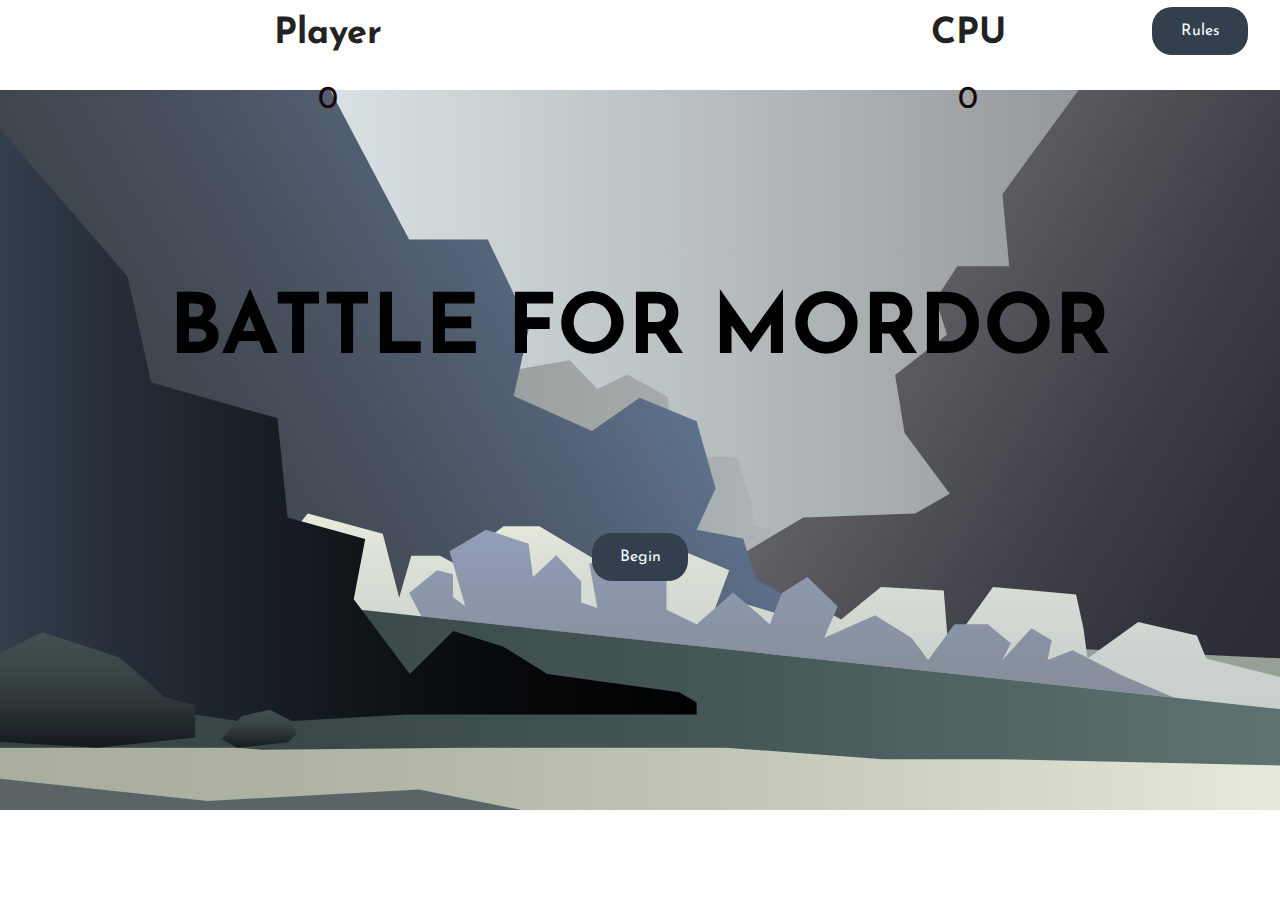
==== index.html @ 9537fc78 "Add code to title for responsiveness 300px above" ====
<!DOCTYPE html>
<html lang="en">

<head>
    <meta charset="UTF-8">
    <meta http-equiv="X-UA-Compatible" content="IE=edge">
    <meta name="viewport" content="width=device-width, initial-scale=1.0">
    <link rel="stylesheet" href="assets/css/style.css">
    <title>Javascript Project</title>
</head>

<body>

    <!--Game Section-->

    <section class="game-section" id="game-screen">

        <!--Score section-->

        <div class="score-section">
            <div class="player-score">
                <h2>Player</h2>
                <p>0</p>
            </div>
            <div class="cpu-score">
                <h2>CPU</h2>
                <p>0</p>
            </div>
        </div>

        <!--Rules Popup-->


        <div class="rules-div">
            <button onclick="togglePopup()" class="rules-button">Rules</button>
        </div>

        <!--Title Section-->

        <div class="title" id="title-screen">
            <h1>BATTLE FOR MORDOR</h1>
            <button>Begin</button>
        </div>

        <!--Match Section-->

        <div class="match fadeOut">
            <h2 class="winner">Choose an option</h2>
            <div class="images">
                <img id="playerImage" src="assets/temp/archers.svg" alt="">
                <img id="cpuImage" src="assets/temp/archers.svg" alt="">
            </div>

            <!--Choices Section-->

            <div class="choices">
                <button class="swordsman">Swordsman</button>
                <button class="spearman">Spearman</button>
                <button class="catapult">Catapult</button>
                <button class="archers">Archers</button>
                <button class="cavalry">Cavalry</button>
            </div>
        </div>

    </section>

    <div class="rules" id="popup-rules">
        <div class="overlay"></div>
        <div class="content">
            <div class="close-btn" onclick="togglePopup()">&times;</div>
            <h2>Rules</h2>
            <img src="assets/temp/rules.svg" alt="">
        </div>
    </div>

    <div class="victory-defeat hidden" id="popup-victory">
        <div class="overlay">
            <div class="victory-image">
                <h2>Victory!</h2>
                <button id="play-again-victory">Fight Again</button>
                <button id="quit-victory">Retreat</button>
            </div>
        </div>
    </div>

    <div class="victory-defeat hidden" id="popup-defeat">
        <div class="overlay">
            <div class="defeat-image">
                <h2>Defeat</h2>
                <button id="play-again">Fight Again</button>
                <button id="quit-defeat">Retreat</button>
            </div>
        </div>
    </div>

    <!--Script-->

    <script src="assets/js/script.js"></script>
</body>

</html>
---- assets/css/style.css ----
/* Font Scripts*/
@import url('https://fonts.googleapis.com/css2?family=Josefin+Sans:wght@200;300;400;500;700&display=swap');

/*Body Styling*/

body {
    margin: 0;
    padding: 0;
    box-sizing: border-box;
    min-height: 100vh;
}

h1 {
    font-family: Josefin Sans;
    font-size: large;
}

h2 {
    font-family: Josefin Sans;
    color: #222;
}

/*Game Section*/

.game-section {
    background: url(..//temp/background.svg) center center no-repeat;
    min-height: 100vh;
}

/*Score Section*/

.score-section {
    height: 15vh;
    display: flex;
    justify-content: space-around;
    align-items: center;
    font-size: 1.5rem;
}

/*Game Section p*/

.score-section p {
    text-align: center;
    font-family: Josefin Sans;
    color: #18060a;
    font-size: 2rem;

}

/*Intro title section*/

.title {
    height: 50vh;
    display: flex;
    flex-direction: column;
    align-items: center;
    justify-content: space-around;
    transition: opactiy 3s ease;
    font-size: 2rem;
}

/*Title h1*/

.title h1 {
    font-size: 5rem;
}

.title>p {
    font-family: Josefin Sans;
    color: #222;
}

/*Title + match button*/

.match button,
.defeat-image button,
.victory-image button {
    width: 8rem;
    height: 3rem;
    background: none;
    border: none;
    color: #f1fbfe;
    font-size: larger;
    background: #333f4c;
    border-radius: 20px;
    font-family: Josefin Sans;
}

.rules-button {
    width: 10rem;
    height: 4rem;
    background: none;
    border: none;
    color: #f1fbfe;
    font-size: larger;
    background: #333f4c;
    border-radius: 20px;
    font-family: Josefin Sans;
}

.title button {
    width: 12rem;
    height: 5rem;
    background: none;
    border: none;
    color: #f1fbfe;
    font-size: larger;
    background: #333f4c;
    border-radius: 20px;
    font-family: Josefin Sans;
}

.rules-div {
    display: flex;
    flex-direction: row;
    justify-content: flex-end;
    position: relative;
    bottom: 8rem;
    right: 2rem;
}

button:hover {
    color: #daf0f7;
    background-color: #48596b;
}

/*Match section*/

.match {
    position: absolute;
    top: 50%;
    left: 50%;
    transform: translate(-50%, -50%);
    transition: opactiy 0.7s ease 0.5s;
}

/*Winner Section*/

.winner {
    color: #18060a;
    text-align: center;
    font-size: 2.5rem;
}


/*Winner Section + Choice Section*/

.images {
    display: flex;
    justify-content: space-around;
    align-items: center;
}

.choices {
    display: inline;
    align-items: center;


}



#cpuImage {
    transform: scaleX(-1);
}

/*Defeat and Victory Popup style*/

.defeat-image {
    width: 450px;
    height: 600px;
    background: url(..//temp/defeat.svg) center center no-repeat;
}

.victory-image {
    width: 450px;
    height: 600px;
    background: url(..//temp/victory.svg) center center no-repeat;
}

.victory-defeat {
    display: flex;
    flex-direction: column;
    justify-content: center;
    align-items: center;
    text-align: center;
}

.hidden {
    display: none;
}

.hide {
    display: none;
}

/*Fade in and Fade out (title)*/

div.fadeOut {
    opacity: 0;
    pointer-events: none;
}

div.fadeIn {
    opacity: 1;
    pointer-events: all;
}

/*Pop up styles*/
.rules .overlay {
    position: fixed;
    top: 0px;
    left: 0px;
    width: 100vw;
    height: 100vh;
    background: rgba(0, 0, 0, 0.7);
    z-index: 1;
    display: none;
}

.rules .content {
    position: absolute;
    top: 50%;
    left: 50%;
    transform: translate(-50%, -50%) scale(0);

    width: 450px;
    height: 600px;
    z-index: 2;
    text-align: center;
    padding: 20px;

}

.content>img {
    width: 100%;
    height: fit-content;
    border-radius: 10%;
}



.rules .close-btn {
    position: absolute;
    right: 20px;
    top: 20px;
    width: 30px;
    height: 30px;
    background: #222;
    color: #fff;
    font-size: 25px;
    font-weight: 600;
    line-height: 30px;
    text-align: center;
    border-radius: 50%;
    cursor: pointer;
}

.rules.active .overlay {
    display: block;
}

.rules.active .content {
    transform: translate(-50%, -50%) scale(1);
}

.reveal {
    display: block;
}



/* Media Queries */

@media screen and (max-width: 1315px) {

    .title button,
    .match button,
    .rules-button,
    .defeat-image button {
        width: 6rem;
        height: 3rem;
        font-size: medium;
    }
}

@media screen and (min-width: 300px) {
    .title h1 {
        font-size: 6.5vw;
    }
}
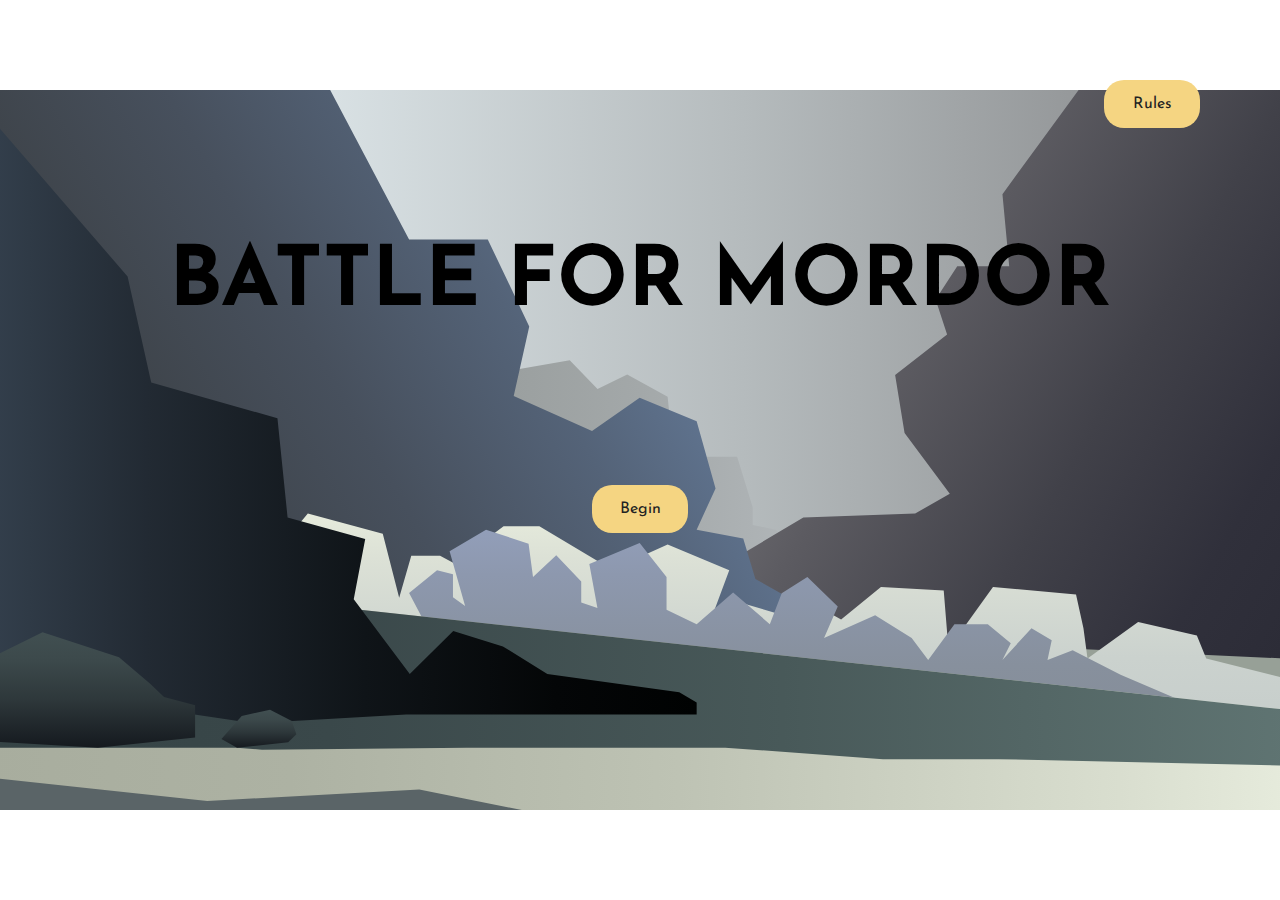
==== commit d08f8d46: "Create readme opening" ====
--- a/index.html
+++ b/index.html
@@ -17,7 +17,7 @@
 
         <!--Score section-->
 
-        <div class="score-section">
+        <div class="score-section hidden-score" id="score-screen">
             <div class="player-score">
                 <h2>Player</h2>
                 <p>0</p>
@@ -44,7 +44,7 @@
 
         <!--Match Section-->
 
-        <div class="match fadeOut">
+        <div class="match fadeOut" id="match-screen">
             <h2 class="winner">Choose an option</h2>
             <div class="images">
                 <img id="playerImage" src="assets/temp/archers.svg" alt="">
--- a/assets/css/style.css
+++ b/assets/css/style.css
@@ -18,6 +18,11 @@
 h2 {
     font-family: Josefin Sans;
     color: #222;
+}
+
+img {
+    max-width: 60vw;
+    padding-bottom: 30px;
 }
 
 /*Game Section*/
@@ -79,9 +84,9 @@
     height: 3rem;
     background: none;
     border: none;
-    color: #f1fbfe;
+    color: #222;
     font-size: larger;
-    background: #333f4c;
+    background: #f5d582;
     border-radius: 20px;
     font-family: Josefin Sans;
 }
@@ -91,9 +96,9 @@
     height: 4rem;
     background: none;
     border: none;
-    color: #f1fbfe;
+    color: #222;
     font-size: larger;
-    background: #333f4c;
+    background: #f5d582;
     border-radius: 20px;
     font-family: Josefin Sans;
 }
@@ -103,9 +108,9 @@
     height: 5rem;
     background: none;
     border: none;
-    color: #f1fbfe;
+    color: #222;
     font-size: larger;
-    background: #333f4c;
+    background: #f5d582;
     border-radius: 20px;
     font-family: Josefin Sans;
 }
@@ -114,14 +119,14 @@
     display: flex;
     flex-direction: row;
     justify-content: flex-end;
-    position: relative;
-    bottom: 8rem;
-    right: 2rem;
+    position: absolute;
+    top: 5rem;
+    right: 5rem;
 }
 
 button:hover {
-    color: #daf0f7;
-    background-color: #48596b;
+    color: #222;
+    background-color: #f2dba3;
 }
 
 /*Match section*/
@@ -137,7 +142,7 @@
 /*Winner Section*/
 
 .winner {
-    color: #18060a;
+    color: #222;
     text-align: center;
     font-size: 2.5rem;
 }
@@ -149,6 +154,7 @@
     display: flex;
     justify-content: space-around;
     align-items: center;
+
 }
 
 .choices {
@@ -188,6 +194,10 @@
 
 .hidden {
     display: none;
+}
+
+.hidden-score {
+    opacity: 0;
 }
 
 .hide {
@@ -246,8 +256,8 @@
     top: 20px;
     width: 30px;
     height: 30px;
-    background: #222;
-    color: #fff;
+    background: #f5d582;
+    color: #222;
     font-size: 25px;
     font-weight: 600;
     line-height: 30px;
@@ -269,6 +279,21 @@
 }
 
 
+@keyframes attackRight {
+    from {
+        left: 0px;
+    }
+
+    to {
+        left: 20px;
+    }
+}
+
+.attackRight {
+    animation: linear;
+    animation-name: attackRight;
+    animation-duration: 2s;
+}
 
 /* Media Queries */
 
@@ -284,6 +309,23 @@
     }
 }
 
+@media screen and (max-width: 1000px) {
+    .choices {
+        display: flex;
+        flex-direction: column;
+        justify-content: center;
+        max-height: 100px;
+    }
+
+    .choices>button {
+        width: 14rem;
+        height: 9rem;
+        padding: 10px;
+    }
+
+
+}
+
 @media screen and (min-width: 300px) {
     .title h1 {
         font-size: 6.5vw;
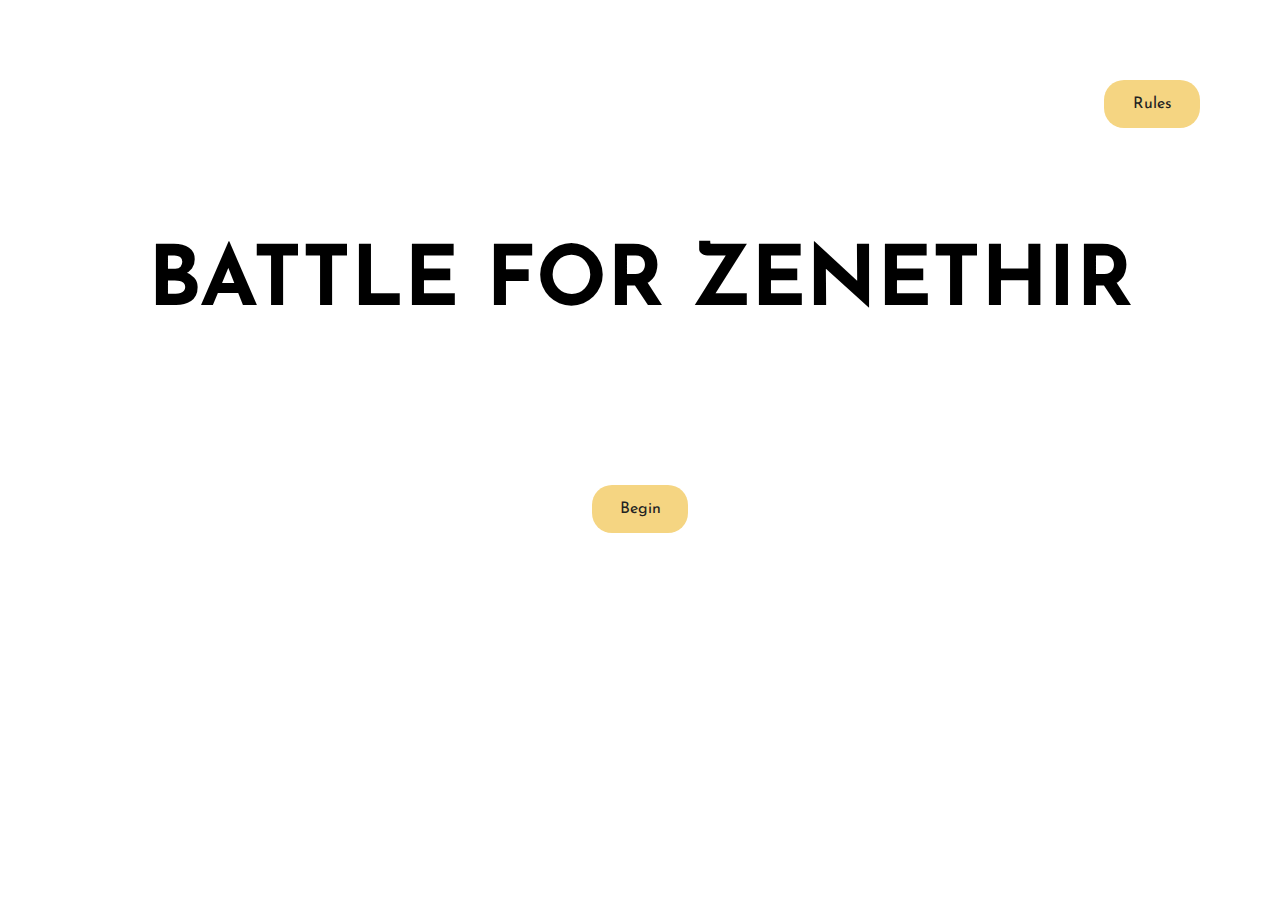
==== commit 0bceb862: "Fix background css + title" ====
--- a/index.html
+++ b/index.html
@@ -5,8 +5,12 @@
     <meta charset="UTF-8">
     <meta http-equiv="X-UA-Compatible" content="IE=edge">
     <meta name="viewport" content="width=device-width, initial-scale=1.0">
+    <meta name="description" content="A fantasy, probability game based on the game of rock, paper, scissors.">
     <link rel="stylesheet" href="assets/css/style.css">
-    <title>Javascript Project</title>
+    <link rel="icon" type="image/x-icon" href="assets/svg/favicon.svg">
+    <meta name="keywords"
+        content="Game, Rock, Paper, Scissors, Swordsman, Spearman, Cavalry, Catapult, Archer, Fantasy, Probability, Javascript">
+    <title>Battle for Zenethir</title>
 </head>
 
 <body>
@@ -38,7 +42,7 @@
         <!--Title Section-->
 
         <div class="title" id="title-screen">
-            <h1>BATTLE FOR MORDOR</h1>
+            <h1>BATTLE FOR ZENETHIR</h1>
             <button>Begin</button>
         </div>
 
@@ -47,8 +51,8 @@
         <div class="match fadeOut" id="match-screen">
             <h2 class="winner">Choose an option</h2>
             <div class="images">
-                <img id="playerImage" src="assets/temp/archers.svg" alt="">
-                <img id="cpuImage" src="assets/temp/archers.svg" alt="">
+                <img id="playerImage" src="assets/svg/archers.svg" alt="">
+                <img id="cpuImage" src="assets/svg/archers.svg" alt="">
             </div>
 
             <!--Choices Section-->
@@ -64,14 +68,18 @@
 
     </section>
 
+    <!--Rules popup-->
+
     <div class="rules" id="popup-rules">
         <div class="overlay"></div>
         <div class="content">
             <div class="close-btn" onclick="togglePopup()">&times;</div>
             <h2>Rules</h2>
-            <img src="assets/temp/rules.svg" alt="">
+            <img src="assets/svg/rules.svg" alt="An image showing the rules of the game.">
         </div>
     </div>
+
+    <!--Victory popup-->
 
     <div class="victory-defeat hidden" id="popup-victory">
         <div class="overlay">
@@ -82,6 +90,8 @@
             </div>
         </div>
     </div>
+
+    <!--Defeat popup-->
 
     <div class="victory-defeat hidden" id="popup-defeat">
         <div class="overlay">
--- a/assets/css/style.css
+++ b/assets/css/style.css
@@ -28,8 +28,10 @@
 /*Game Section*/
 
 .game-section {
-    background: url(..//temp/background.svg) center center no-repeat;
+    background: url(..//svg/title.svg) center center no-repeat;
     min-height: 100vh;
+    object-fit: fill;
+    background-size: cover;
 }
 
 /*Score Section*/
@@ -173,15 +175,15 @@
 /*Defeat and Victory Popup style*/
 
 .defeat-image {
-    width: 450px;
-    height: 600px;
-    background: url(..//temp/defeat.svg) center center no-repeat;
+    min-height: 100vh;
+    min-width: 100vw;
+    background: url(..//svg/lose.svg) center center no-repeat;
 }
 
 .victory-image {
-    width: 450px;
-    height: 600px;
-    background: url(..//temp/victory.svg) center center no-repeat;
+    min-height: 100vh;
+    min-width: 100vw;
+    background: url(..//svg/win.svg) center center no-repeat;
 }
 
 .victory-defeat {
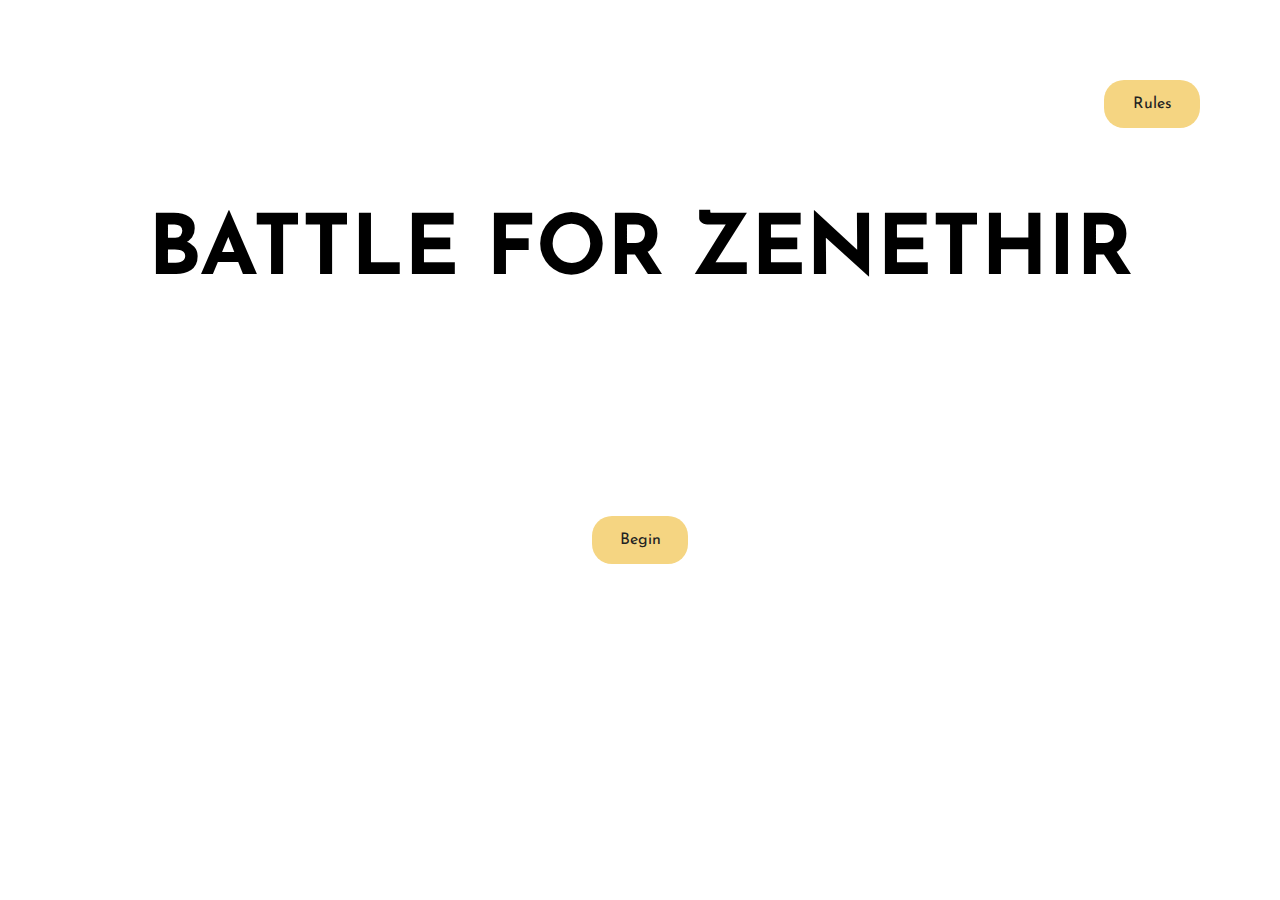
==== commit 8eb3c758: "Add slogan list to js" ====
--- a/index.html
+++ b/index.html
@@ -43,6 +43,7 @@
 
         <div class="title" id="title-screen">
             <h1>BATTLE FOR ZENETHIR</h1>
+            <h2 id="slogan"></h2>
             <button>Begin</button>
         </div>
 
@@ -51,8 +52,8 @@
         <div class="match fadeOut" id="match-screen">
             <h2 class="winner">Choose an option</h2>
             <div class="images">
-                <img id="playerImage" src="assets/svg/archers.svg" alt="">
-                <img id="cpuImage" src="assets/svg/archers.svg" alt="">
+                <img class="match-images" id="playerImage" src="assets/svg/archers.svg" alt="">
+                <img class="match-images" id="cpuImage" src="assets/svg/archers.svg" alt="">
             </div>
 
             <!--Choices Section-->
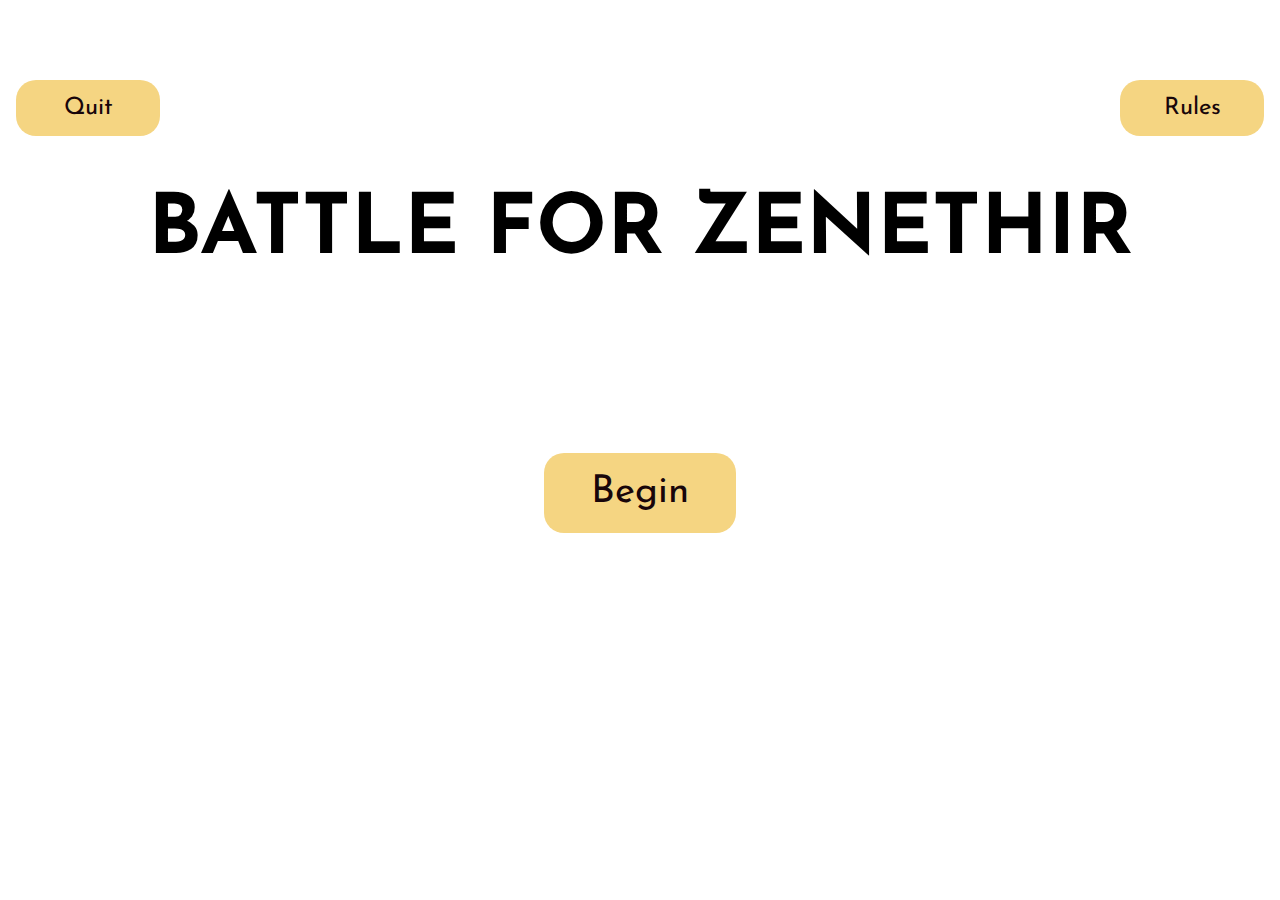
==== commit 99663615: "Add responsiveness to rules overlay" ====
--- a/index.html
+++ b/index.html
@@ -42,9 +42,13 @@
         <!--Title Section-->
 
         <div class="title" id="title-screen">
-            <h1>BATTLE FOR ZENETHIR</h1>
-            <h2 id="slogan"></h2>
-            <button>Begin</button>
+            <div>
+                <h1>BATTLE FOR ZENETHIR</h1>
+                <h2 id="slogan"></h2>
+            </div>
+            <div class="begin">
+                <button>Begin</button>
+            </div>
         </div>
 
         <!--Match Section-->
@@ -69,14 +73,22 @@
 
     </section>
 
+    <div class="quit-btn">
+        <button id="quit">Quit</button>
+    </div>
+
     <!--Rules popup-->
 
     <div class="rules" id="popup-rules">
         <div class="overlay"></div>
         <div class="content">
             <div class="close-btn" onclick="togglePopup()">&times;</div>
-            <h2>Rules</h2>
             <img src="assets/svg/rules.svg" alt="An image showing the rules of the game.">
+            <div class="rules-box">
+                <p>The Battle for Zenethir is a game of probability. Choose your unit to match against the computer.
+                    Certain
+                    units counter others, which is shown in the image above.</p>
+            </div>
         </div>
     </div>
 
@@ -86,8 +98,8 @@
         <div class="overlay">
             <div class="victory-image">
                 <h2>Victory!</h2>
-                <button id="play-again-victory">Fight Again</button>
-                <button id="quit-victory">Retreat</button>
+                <button class="gameover-button" id="play-again-victory">Fight Again</button>
+                <button class="gameover-button" id="quit-victory">Retreat</button>
             </div>
         </div>
     </div>
@@ -98,8 +110,8 @@
         <div class="overlay">
             <div class="defeat-image">
                 <h2>Defeat</h2>
-                <button id="play-again">Fight Again</button>
-                <button id="quit-defeat">Retreat</button>
+                <button class="gameover-button" id="play-again">Fight Again</button>
+                <button class="gameover-button" id="quit-defeat">Retreat</button>
             </div>
         </div>
     </div>
--- a/assets/css/style.css
+++ b/assets/css/style.css
@@ -2,6 +2,7 @@
 @import url('https://fonts.googleapis.com/css2?family=Josefin+Sans:wght@200;300;400;500;700&display=swap');
 
 /*Body Styling*/
+
 
 body {
     margin: 0;
@@ -20,10 +21,6 @@
     color: #222;
 }
 
-img {
-    max-width: 60vw;
-    padding-bottom: 30px;
-}
 
 /*Game Section*/
 
@@ -44,6 +41,11 @@
     font-size: 1.5rem;
 }
 
+.match-images {
+    max-width: 500px;
+    max-height: 500px;
+}
+
 /*Game Section p*/
 
 .score-section p {
@@ -51,18 +53,14 @@
     font-family: Josefin Sans;
     color: #18060a;
     font-size: 2rem;
-
 }
 
 /*Intro title section*/
 
 .title {
-    height: 50vh;
     display: flex;
     flex-direction: column;
     align-items: center;
-    justify-content: space-around;
-    transition: opactiy 3s ease;
     font-size: 2rem;
 }
 
@@ -70,36 +68,87 @@
 
 .title h1 {
     font-size: 5rem;
+
+}
+
+.title h2 {
+    text-align: center;
+    font-size: 4vw;
+    color: black;
+    font-weight: 400;
+    padding-bottom: 9vh;
 }
 
 .title>p {
     font-family: Josefin Sans;
-    color: #222;
+    color: #18060a;
 }
 
 /*Title + match button*/
 
-.match button,
-.defeat-image button,
-.victory-image button {
+.match button {
     width: 8rem;
     height: 3rem;
     background: none;
     border: none;
-    color: #222;
+    color: #18060a;
     font-size: larger;
     background: #f5d582;
     border-radius: 20px;
     font-family: Josefin Sans;
 }
 
-.rules-button {
+.gameover-button {
     width: 10rem;
     height: 4rem;
+    color: #18060a;
+    font-size: 1.6rem;
+    background: #f5d582;
+    border: none;
+    border-radius: 20px;
+    font-family: Josefin sans;
+}
+
+#play-again-victory {
+    position: relative;
+    bottom: 200px;
+    right: 40px;
+}
+
+#quit-victory {
+    position: relative;
+    bottom: 200px;
+    left: 40px;
+}
+
+.rules-button {
+    width: 9rem;
+    height: 3.5rem;
     background: none;
     border: none;
-    color: #222;
-    font-size: larger;
+    color: #18060a;
+    font-size: x-large;
+    background: #f5d582;
+    border-radius: 20px;
+    font-family: Josefin Sans;
+}
+
+.quit-btn {
+    display: flex;
+    flex-direction: row;
+    justify-content: flex-end;
+    position: absolute;
+    top: 5rem;
+    left: 1rem;
+}
+
+#quit {
+    width: 9rem;
+    height: 3.5rem;
+    background: none;
+    border: none;
+    color: #18060a;
+    font-size: x-large;
     background: #f5d582;
     border-radius: 20px;
     font-family: Josefin Sans;
@@ -110,12 +159,14 @@
     height: 5rem;
     background: none;
     border: none;
-    color: #222;
+    color: #18060a;
     font-size: larger;
     background: #f5d582;
     border-radius: 20px;
     font-family: Josefin Sans;
 }
+
+
 
 .rules-div {
     display: flex;
@@ -123,11 +174,19 @@
     justify-content: flex-end;
     position: absolute;
     top: 5rem;
-    right: 5rem;
+    right: 1rem;
+}
+
+.rules p {
+    font-family: Josefin Sans;
+    color: #f5d582;
+    font-size: 1.5rem;
+    padding: 24px;
+    text-align: left;
 }
 
 button:hover {
-    color: #222;
+    color: #18060a;
     background-color: #f2dba3;
 }
 
@@ -144,7 +203,7 @@
 /*Winner Section*/
 
 .winner {
-    color: #222;
+    color: #18060a;
     text-align: center;
     font-size: 2.5rem;
 }
@@ -162,8 +221,7 @@
 .choices {
     display: inline;
     align-items: center;
-
-
+    max-height: 20px;
 }
 
 
@@ -174,16 +232,19 @@
 
 /*Defeat and Victory Popup style*/
 
-.defeat-image {
+#popup-victory {
+
+    background: url(..//svg/win.svg) center center no-repeat;
     min-height: 100vh;
-    min-width: 100vw;
+    object-fit: fill;
+    background-size: cover;
+}
+
+#popup-defeat {
     background: url(..//svg/lose.svg) center center no-repeat;
-}
-
-.victory-image {
     min-height: 100vh;
-    min-width: 100vw;
-    background: url(..//svg/win.svg) center center no-repeat;
+    object-fit: fill;
+    background-size: cover;
 }
 
 .victory-defeat {
@@ -192,6 +253,32 @@
     justify-content: center;
     align-items: center;
     text-align: center;
+}
+
+
+
+.defeat-image>button {
+    width: 10rem;
+    height: 4rem;
+    font-size: 1.6rem;
+}
+
+.victory-defeat h2 {
+    font-size: 4rem;
+    position: relative;
+    bottom: 250px;
+}
+
+#play-again {
+    position: relative;
+    bottom: 200px;
+    right: 40px;
+}
+
+#quit-defeat {
+    position: relative;
+    bottom: 200px;
+    left: 40px;
 }
 
 .hidden {
@@ -225,47 +312,58 @@
     left: 0px;
     width: 100vw;
     height: 100vh;
-    background: rgba(0, 0, 0, 0.7);
+    background: rgba(0, 0, 0, 0.8);
     z-index: 1;
     display: none;
 }
 
 .rules .content {
     position: absolute;
-    top: 50%;
+    top: 45%;
     left: 50%;
     transform: translate(-50%, -50%) scale(0);
-
-    width: 450px;
-    height: 600px;
+    min-width: 250px;
     z-index: 2;
-    text-align: center;
     padding: 20px;
-
-}
+    max-width: 300px;
+}
+
+
 
 .content>img {
-    width: 100%;
+    min-width: 500px;
     height: fit-content;
     border-radius: 10%;
-}
-
-
+    text-align: center;
+    position: relative;
+    right: 100px;
+}
+
+.rules-box {
+    position: relative;
+    top: 30px;
+    right: 140px;
+    background-color: #361731;
+    min-width: 600px;
+    height: 175px;
+    border: solid 5px #f5d582;
+}
 
 .rules .close-btn {
     position: absolute;
-    right: 20px;
-    top: 20px;
-    width: 30px;
-    height: 30px;
+    top: 30px;
+    right: -65px;
+    width: 50px;
+    height: 50px;
     background: #f5d582;
-    color: #222;
-    font-size: 25px;
-    font-weight: 600;
-    line-height: 30px;
+    color: #18060a;
+    font-size: 70px;
+    font-weight: 300;
+    line-height: 37px;
     text-align: center;
     border-radius: 50%;
     cursor: pointer;
+    font-family: Josefin Sans;
 }
 
 .rules.active .overlay {
@@ -300,14 +398,11 @@
 /* Media Queries */
 
 @media screen and (max-width: 1315px) {
-
-    .title button,
-    .match button,
-    .rules-button,
-    .defeat-image button {
-        width: 6rem;
-        height: 3rem;
-        font-size: medium;
+    .choices {
+        display: flex;
+
+        justify-content: center;
+        max-height: 100px;
     }
 }
 
@@ -316,7 +411,7 @@
         display: flex;
         flex-direction: column;
         justify-content: center;
-        max-height: 100px;
+        max-height: 200px;
     }
 
     .choices>button {
@@ -326,6 +421,91 @@
     }
 
 
+    .title button,
+    .match button,
+    .rules-button,
+    .defeat-image button,
+    #quit,
+    .gameover-button {
+        width: 8rem;
+        height: 3rem;
+        font-size: large;
+    }
+
+    .victory-image {
+        display: flex;
+        flex-direction: column;
+    }
+
+    .defeat-image {
+        display: flex;
+        flex-direction: column;
+    }
+
+    .score-section h2 {
+        font-size: 1.5rem;
+    }
+
+    .match h2 {
+        font-size: 2.1rem;
+    }
+
+    .quit-btn {
+        top: 1rem;
+    }
+
+    .score-section {
+        padding-top: 35px;
+    }
+
+    .rules-div {
+        top: 1rem;
+    }
+
+    .score-section p {
+        font-size: 1.1rem;
+    }
+
+    .rules-button,
+    #quit {
+        width: 6rem;
+        height: 2rem;
+    }
+
+    .begin {
+        position: absolute;
+        bottom: 100px;
+    }
+
+    #quit-victory {
+        position: relative;
+        bottom: 100px;
+        left: 40px;
+    }
+
+    #play-again-victory {
+        position: relative;
+        bottom: 150px;
+        left: 40px;
+    }
+
+    #play-again {
+        position: relative;
+        bottom: 150px;
+        left: 40px;
+    }
+
+    #quit-defeat {
+        position: relative;
+        bottom: 100px;
+        left: 40px;
+    }
+
+    .victory-defeat h2 {
+        font-size: 4rem;
+        position: relative;
+        bottom: 190px;
+    }
 }
 
 @media screen and (min-width: 300px) {
